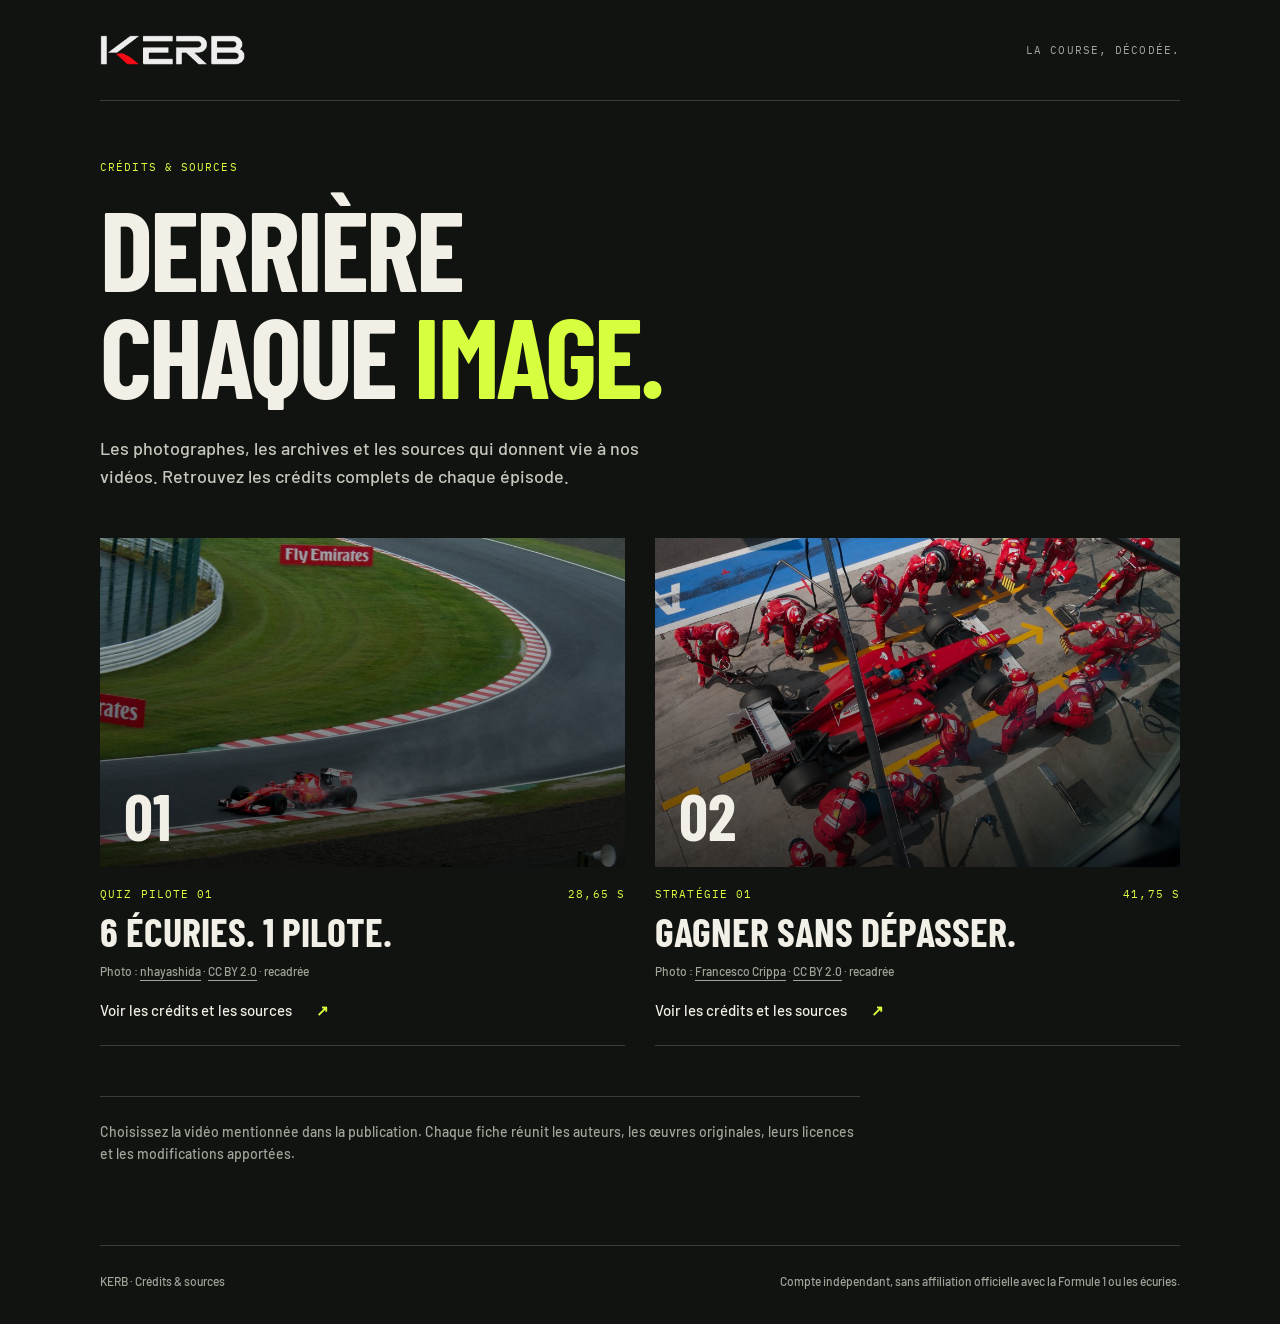
==== index.html @ 43f6aaf2 "Publier les fiches de crédits du quiz pilote et de l’undercut" ====
<!doctype html><html lang="fr"><head><meta charset="utf-8"><meta name="viewport" content="width=device-width,initial-scale=1"><meta name="theme-color" content="#111310"><meta name="description" content="Les crédits et les sources des vidéos KERB : quiz pilote et stratégie de course."><title>Crédits &amp; sources · KERB</title><link rel="icon" href="kerb.png"><link rel="stylesheet" href="style.css"></head><body><a class="skip" href="#contenu">Aller au contenu</a><div class="wrap"><header><a href="index.html" aria-label="KERB — accueil des crédits"><img class="logo" src="kerb.png" width="452" height="94" alt="KERB"></a><div class="mono muted headerline">LA COURSE, DÉCODÉE.</div></header><main id="contenu"><p class="eyebrow">Crédits & sources</p><h1>DERRIÈRE<br>CHAQUE <span class="acid">IMAGE.</span></h1><p class="intro">Les photographes, les archives et les sources qui donnent vie à nos vidéos. Retrouvez les crédits complets de chaque épisode.</p><div class="grid"><article class="card"><a class="visual" href="quiz-01.html" aria-label="Voir les crédits : 6 écuries. 1 pilote."><img src="quiz.jpg" width="960" height="600" alt="Ferrari sous la pluie"><span>01</span></a><div class="cardmeta mono"><span>Quiz pilote 01</span><span>28,65 s</span></div><h2><a href="quiz-01.html">6 écuries. 1 pilote.</a></h2><p class="credit">Photo : <a href="https://commons.wikimedia.org/wiki/File:Sebastian_Vettel_Ferrari_SF15-T_(21837011489).jpg">nhayashida</a> · <a href="https://creativecommons.org/licenses/by/2.0/">CC BY 2.0</a> · recadrée</p><a class="go" href="quiz-01.html">Voir les crédits et les sources <b aria-hidden="true">↗</b></a></article><article class="card"><a class="visual" href="undercut-01.html" aria-label="Voir les crédits : Gagner sans dépasser."><img src="undercut.jpg" width="960" height="600" alt="Équipe Ferrari aux stands"><span>02</span></a><div class="cardmeta mono"><span>Stratégie 01</span><span>41,75 s</span></div><h2><a href="undercut-01.html">Gagner sans dépasser.</a></h2><p class="credit">Photo : <a href="https://commons.wikimedia.org/wiki/File:2012_Italian_GP_-_Ferrari_pit.jpg">Francesco Crippa</a> · <a href="https://creativecommons.org/licenses/by/2.0/">CC BY 2.0</a> · recadrée</p><a class="go" href="undercut-01.html">Voir les crédits et les sources <b aria-hidden="true">↗</b></a></article></div><div class="note">Choisissez la vidéo mentionnée dans la publication. Chaque fiche réunit les auteurs, les œuvres originales, leurs licences et les modifications apportées.</div></main><footer><div>KERB · Crédits & sources</div><div>Compte indépendant, sans affiliation officielle avec la Formule 1 ou les écuries.</div></footer></div></body></html>
---- style.css ----
@font-face{font-family:Title;src:url(title.ttf)}@font-face{font-family:Body;src:url(body.ttf)}@font-face{font-family:Mono;src:url(mono.ttf)}:root{--ink:#111310;--paper:#f1efe6;--acid:#d7ff3f;--muted:#a1a59a;--line:#3b3e35}*{box-sizing:border-box}html{scroll-behavior:smooth}body{margin:0;background:var(--ink);color:var(--paper);font:17px/1.55 Body,Arial,sans-serif}a{color:inherit;text-underline-offset:4px}a:hover{color:var(--acid)}a:focus-visible,summary:focus-visible{outline:2px solid var(--acid);outline-offset:6px}img{max-width:100%;display:block}.wrap{width:min(1080px,calc(100% - 56px));margin:auto}header{display:flex;align-items:center;justify-content:space-between;padding:35px 0;border-bottom:1px solid var(--line);gap:16px}.logo{width:145px;height:auto}.mono,.eyebrow{font:11px/1.5 Mono,monospace;text-transform:uppercase;letter-spacing:.1em}.muted{color:var(--muted)}.eyebrow{color:var(--acid);margin:0 0 18px}main{padding:58px 0 80px}h1,h2,h3{font-family:Title,Impact,sans-serif;font-weight:700;text-transform:uppercase;line-height:.96;margin:0}h1{font-size:clamp(58px,9vw,112px);letter-spacing:-.025em;max-width:850px}.acid{color:var(--acid)}.intro{max-width:600px;color:#c5c7bc;margin:26px 0 0;font-size:18px}.grid{display:grid;grid-template-columns:1fr 1fr;gap:30px;margin-top:48px}.card{min-width:0;border-bottom:1px solid var(--line);padding-bottom:23px}.visual{display:block;position:relative;aspect-ratio:1.6;overflow:hidden;text-decoration:none;background:#24271f}.visual:after{content:'';position:absolute;inset:0;background:linear-gradient(180deg,rgba(0,0,0,.08),rgba(0,0,0,.66))}.visual img{width:100%;height:100%;object-fit:cover;transition:transform .5s}.visual:hover img{transform:scale(1.035)}.visual span{position:absolute;z-index:1;bottom:22px;left:24px;font:64px/.9 Title;color:var(--paper)}.cardmeta{display:flex;justify-content:space-between;gap:10px;margin:19px 0 10px;color:var(--acid)}.card h2{font-size:40px;margin:10px 0 12px}.card h2 a{text-decoration:none}.card .credit{font-size:12px;color:var(--muted);margin:0 0 15px}.go{display:inline-flex;gap:24px;font-size:15px;text-decoration:none}.go b{color:var(--acid)}.note{border-top:1px solid var(--line);padding-top:24px;margin-top:50px;max-width:760px;color:var(--muted);font-size:14px}.back{display:inline-block;text-decoration:none;margin-bottom:34px;font-size:14px}.back span{color:var(--acid);margin-right:8px}.detailtop{display:grid;grid-template-columns:1.5fr 1fr;gap:40px;align-items:end}.detailtop h1{font-size:clamp(58px,7vw,88px)}.detailtop figure{margin:0;align-self:stretch}.detailtop img{height:100%;min-height:210px;max-height:260px;object-fit:cover;width:100%}.detailsub{margin-top:22px;color:var(--muted);font-size:15px}.section{margin-top:52px}.section h2{font-size:39px;margin-bottom:20px}.sources{list-style:none;padding:0;margin:0}.source{display:grid;grid-template-columns:45px 1fr;gap:14px;border-top:1px solid var(--line);padding:22px 0}.num{font:12px Mono;color:var(--acid);padding-top:3px}.use{color:var(--muted);font:11px/1.6 Mono;text-transform:uppercase;letter-spacing:.03em;margin:0 0 7px}.source h3{font:22px/1.2 Body;margin-bottom:8px;text-transform:none}.source p{margin:0;font-size:14px;color:#b9bdb0;overflow-wrap:anywhere}.source .original{font-size:12px;margin-top:7px}.source .links{display:flex;flex-wrap:wrap;gap:10px 22px;margin-top:12px;font-size:13px}.links a{color:var(--paper)}.license{border:1px solid #596046;padding:2px 7px;text-decoration:none;color:var(--acid)!important;font:11px/1.6 Mono}.bodytext{max-width:850px;font-size:15px;color:#c2c5b8}.bodytext p{margin:0 0 15px}.bodytext a{overflow-wrap:anywhere}.logolist{display:grid;grid-template-columns:1fr 1fr;gap:0 36px;margin-top:10px}.logolist div{border-top:1px solid var(--line);padding:15px 0;font-size:14px}.logolist a{display:block;color:var(--muted);font-size:12px;margin-top:4px}.permalink{padding:20px 0;border-top:1px solid var(--line);margin-top:40px;font-size:14px}.permalink a{color:var(--acid);overflow-wrap:anywhere}footer{border-top:1px solid var(--line);padding:26px 0 34px;display:flex;justify-content:space-between;gap:20px;color:var(--muted);font-size:12px}footer a{color:var(--muted)}.skip{position:absolute;left:-9999px}.skip:focus{position:fixed;left:12px;top:12px;background:var(--acid);color:var(--ink);padding:10px;z-index:10}@media(max-width:650px){.wrap{width:calc(100% - 40px)}header{padding:25px 0}.logo{width:120px}.headerline{font-size:9px;letter-spacing:.02em;text-align:right;max-width:140px}main{padding:40px 0 54px}h1{font-size:64px}.intro{font-size:16px;margin-top:22px}.grid{grid-template-columns:1fr;gap:34px;margin-top:35px}.visual span{font-size:64px}.card h2{font-size:38px}.cardmeta{font-size:10px}.detailtop{grid-template-columns:1fr;gap:24px}.detailtop h1{font-size:66px}.detailtop figure{display:none}.detailsub{font-size:14px}.section{margin-top:38px}.section h2{font-size:34px}.source{grid-template-columns:28px 1fr;gap:7px;padding:20px 0}.source h3{font-size:20px}.logolist{grid-template-columns:1fr}footer{display:block}footer>div+div{margin-top:12px}}@media(prefers-reduced-motion:reduce){html{scroll-behavior:auto}.visual img{transition:none}}
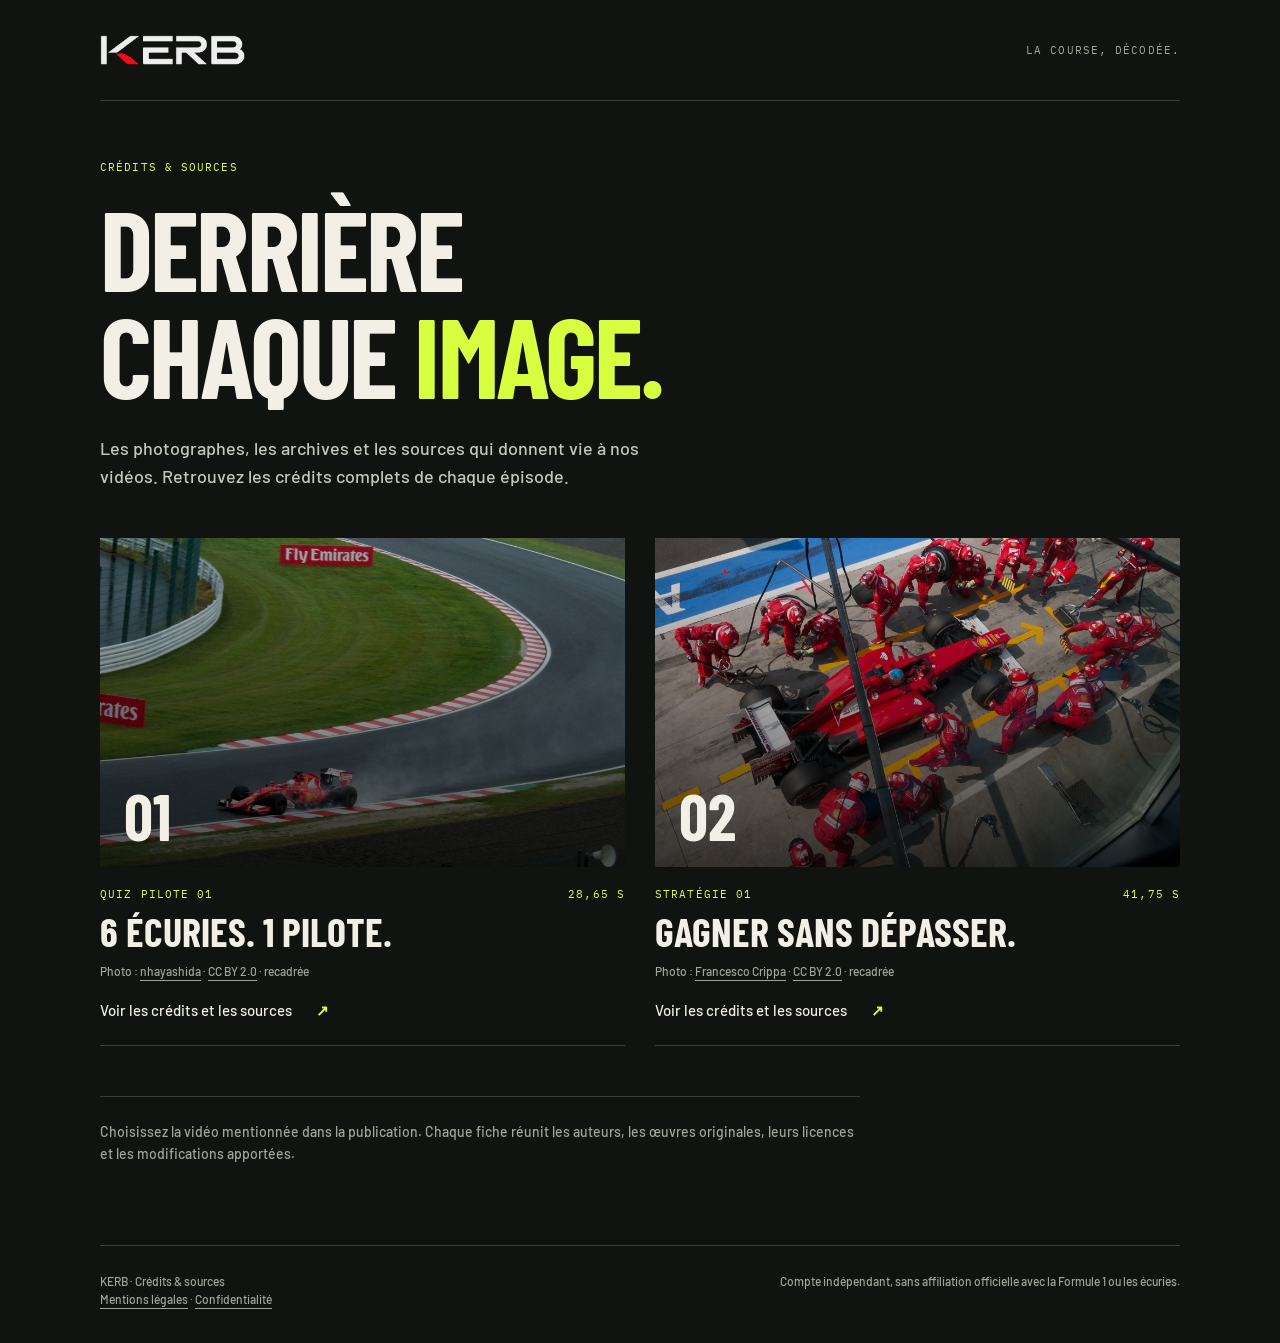
==== commit 31a176e5: "Ajouter les mentions légales et les liens de confidentialité" ====
--- a/index.html
+++ b/index.html
@@ -1 +1 @@
-<!doctype html><html lang="fr"><head><meta charset="utf-8"><meta name="viewport" content="width=device-width,initial-scale=1"><meta name="theme-color" content="#111310"><meta name="description" content="Les crédits et les sources des vidéos KERB : quiz pilote et stratégie de course."><title>Crédits &amp; sources · KERB</title><link rel="icon" href="kerb.png"><link rel="stylesheet" href="style.css"></head><body><a class="skip" href="#contenu">Aller au contenu</a><div class="wrap"><header><a href="index.html" aria-label="KERB — accueil des crédits"><img class="logo" src="kerb.png" width="452" height="94" alt="KERB"></a><div class="mono muted headerline">LA COURSE, DÉCODÉE.</div></header><main id="contenu"><p class="eyebrow">Crédits & sources</p><h1>DERRIÈRE<br>CHAQUE <span class="acid">IMAGE.</span></h1><p class="intro">Les photographes, les archives et les sources qui donnent vie à nos vidéos. Retrouvez les crédits complets de chaque épisode.</p><div class="grid"><article class="card"><a class="visual" href="quiz-01.html" aria-label="Voir les crédits : 6 écuries. 1 pilote."><img src="quiz.jpg" width="960" height="600" alt="Ferrari sous la pluie"><span>01</span></a><div class="cardmeta mono"><span>Quiz pilote 01</span><span>28,65 s</span></div><h2><a href="quiz-01.html">6 écuries. 1 pilote.</a></h2><p class="credit">Photo : <a href="https://commons.wikimedia.org/wiki/File:Sebastian_Vettel_Ferrari_SF15-T_(21837011489).jpg">nhayashida</a> · <a href="https://creativecommons.org/licenses/by/2.0/">CC BY 2.0</a> · recadrée</p><a class="go" href="quiz-01.html">Voir les crédits et les sources <b aria-hidden="true">↗</b></a></article><article class="card"><a class="visual" href="undercut-01.html" aria-label="Voir les crédits : Gagner sans dépasser."><img src="undercut.jpg" width="960" height="600" alt="Équipe Ferrari aux stands"><span>02</span></a><div class="cardmeta mono"><span>Stratégie 01</span><span>41,75 s</span></div><h2><a href="undercut-01.html">Gagner sans dépasser.</a></h2><p class="credit">Photo : <a href="https://commons.wikimedia.org/wiki/File:2012_Italian_GP_-_Ferrari_pit.jpg">Francesco Crippa</a> · <a href="https://creativecommons.org/licenses/by/2.0/">CC BY 2.0</a> · recadrée</p><a class="go" href="undercut-01.html">Voir les crédits et les sources <b aria-hidden="true">↗</b></a></article></div><div class="note">Choisissez la vidéo mentionnée dans la publication. Chaque fiche réunit les auteurs, les œuvres originales, leurs licences et les modifications apportées.</div></main><footer><div>KERB · Crédits & sources</div><div>Compte indépendant, sans affiliation officielle avec la Formule 1 ou les écuries.</div></footer></div></body></html>+<!doctype html><html lang="fr"><head><meta charset="utf-8"><meta name="viewport" content="width=device-width,initial-scale=1"><meta name="theme-color" content="#111310"><meta name="description" content="Les crédits et les sources des vidéos KERB : quiz pilote et stratégie de course."><title>Crédits &amp; sources · KERB</title><link rel="icon" href="kerb.png"><link rel="stylesheet" href="style.css"></head><body><a class="skip" href="#contenu">Aller au contenu</a><div class="wrap"><header><a href="index.html" aria-label="KERB — accueil des crédits"><img class="logo" src="kerb.png" width="452" height="94" alt="KERB"></a><div class="mono muted headerline">LA COURSE, DÉCODÉE.</div></header><main id="contenu"><p class="eyebrow">Crédits & sources</p><h1>DERRIÈRE<br>CHAQUE <span class="acid">IMAGE.</span></h1><p class="intro">Les photographes, les archives et les sources qui donnent vie à nos vidéos. Retrouvez les crédits complets de chaque épisode.</p><div class="grid"><article class="card"><a class="visual" href="quiz-01.html" aria-label="Voir les crédits : 6 écuries. 1 pilote."><img src="quiz.jpg" width="960" height="600" alt="Ferrari sous la pluie"><span>01</span></a><div class="cardmeta mono"><span>Quiz pilote 01</span><span>28,65 s</span></div><h2><a href="quiz-01.html">6 écuries. 1 pilote.</a></h2><p class="credit">Photo : <a href="https://commons.wikimedia.org/wiki/File:Sebastian_Vettel_Ferrari_SF15-T_(21837011489).jpg">nhayashida</a> · <a href="https://creativecommons.org/licenses/by/2.0/">CC BY 2.0</a> · recadrée</p><a class="go" href="quiz-01.html">Voir les crédits et les sources <b aria-hidden="true">↗</b></a></article><article class="card"><a class="visual" href="undercut-01.html" aria-label="Voir les crédits : Gagner sans dépasser."><img src="undercut.jpg" width="960" height="600" alt="Équipe Ferrari aux stands"><span>02</span></a><div class="cardmeta mono"><span>Stratégie 01</span><span>41,75 s</span></div><h2><a href="undercut-01.html">Gagner sans dépasser.</a></h2><p class="credit">Photo : <a href="https://commons.wikimedia.org/wiki/File:2012_Italian_GP_-_Ferrari_pit.jpg">Francesco Crippa</a> · <a href="https://creativecommons.org/licenses/by/2.0/">CC BY 2.0</a> · recadrée</p><a class="go" href="undercut-01.html">Voir les crédits et les sources <b aria-hidden="true">↗</b></a></article></div><div class="note">Choisissez la vidéo mentionnée dans la publication. Chaque fiche réunit les auteurs, les œuvres originales, leurs licences et les modifications apportées.</div></main><footer><div>KERB · Crédits & sources<br><a href="mentions-legales.html">Mentions légales</a> · <a href="mentions-legales.html#donnees">Confidentialité</a></div><div>Compte indépendant, sans affiliation officielle avec la Formule 1 ou les écuries.</div></footer></div></body></html>
